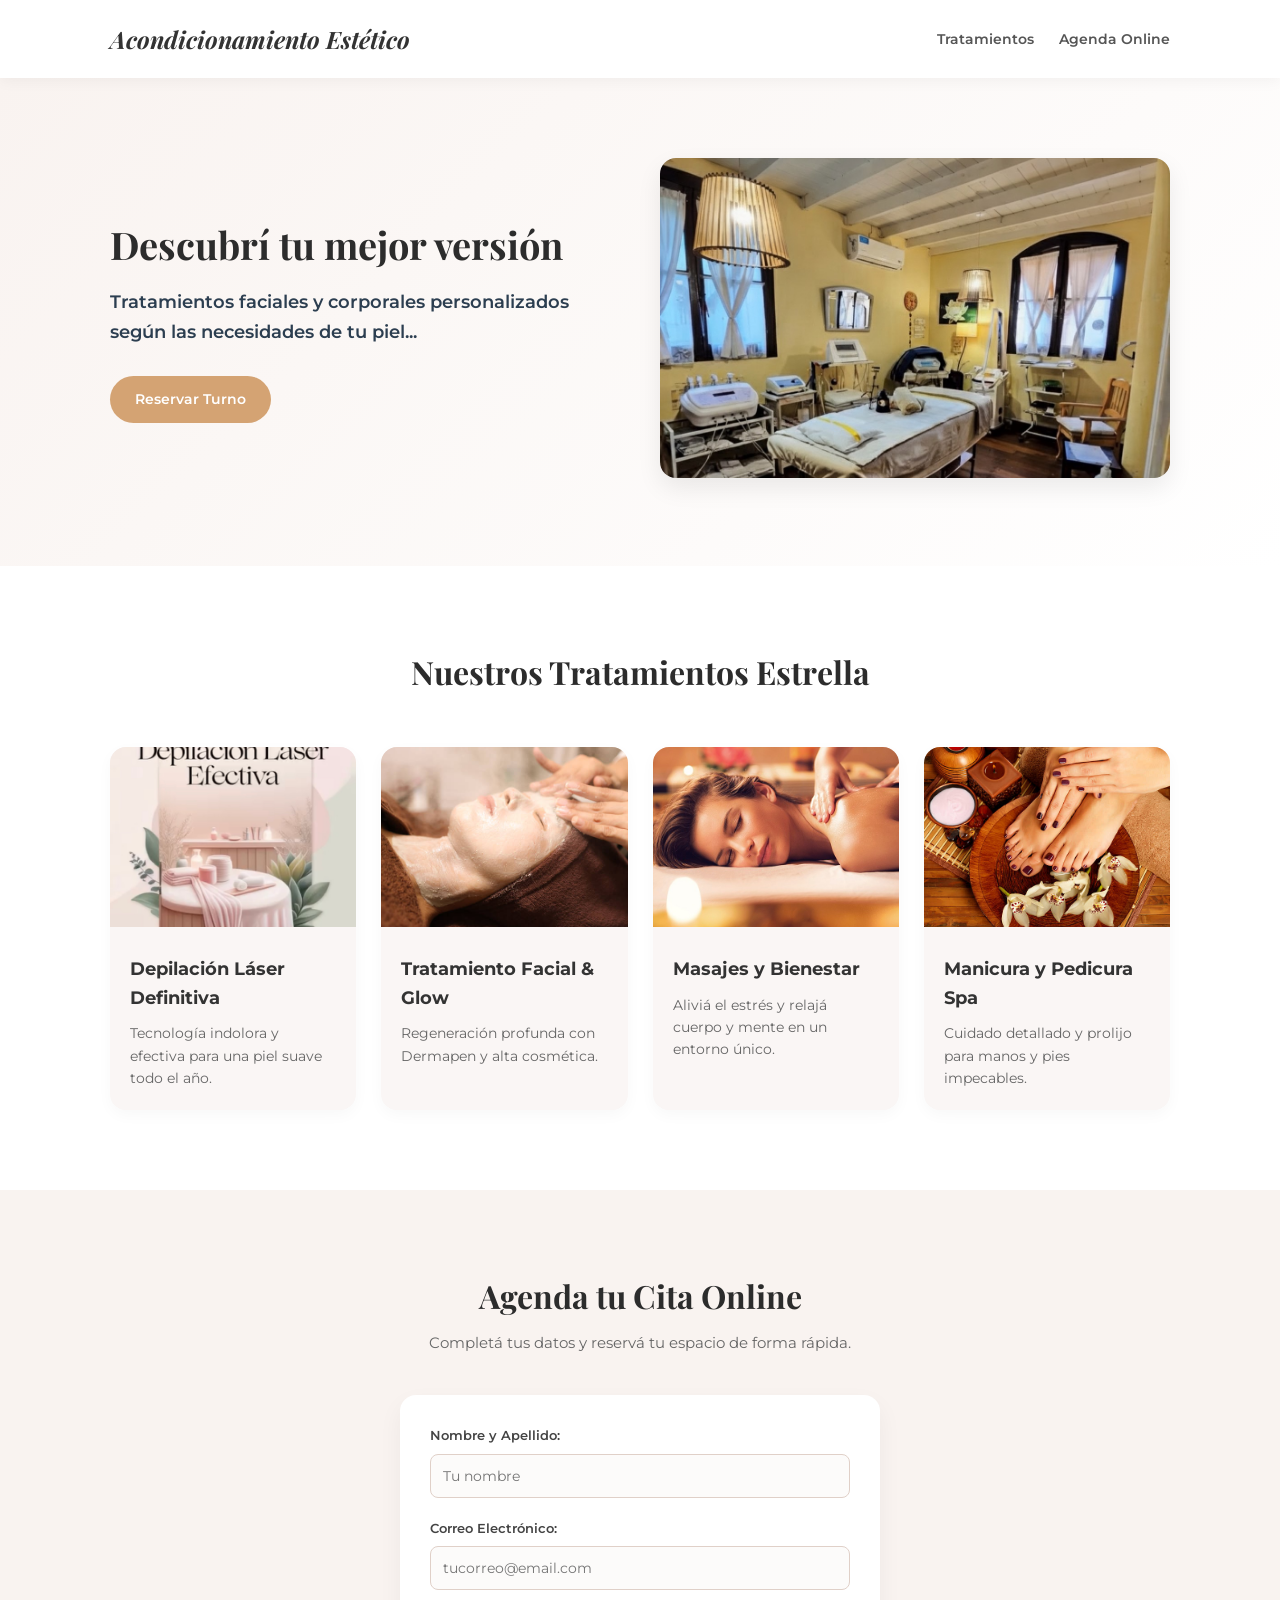
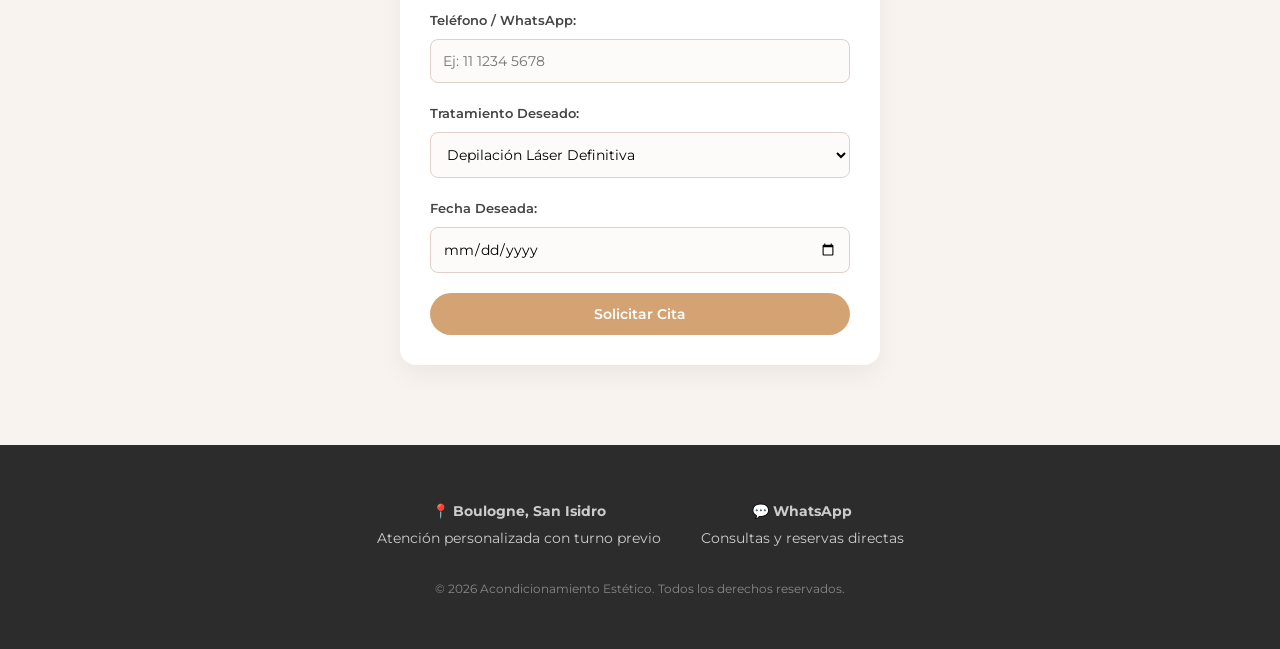
==== index.html @ 322a7e4d "Cambio texto portada" ====
<!DOCTYPE html>
<html lang="es">
<head>
    <meta charset="UTF-8">
    <meta name="viewport" content="width=device-width, initial-scale=1.0">
    <title>Tu Centro de Estética</title>
    <!-- FUENTES ELEGANTES -->
    <link rel="preconnect" href="https://fonts.googleapis.com">
    <link rel="preconnect" href="https://fonts.gstatic.com" crossorigin>
    <link href="https://fonts.googleapis.com/css2?family=Montserrat:wght@300;400;600&family=Playfair+Display:ital,wght@1,500;1,600&display=swap" rel="stylesheet">
    
    <style>
        * {
            margin: 0;
            padding: 0;
            box-sizing: border-box;
            font-family: 'Montserrat', sans-serif;
        }

        body {
            background-color: #fdfbfb;
            color: #4a4a4a;
            line-height: 1.6;
        }

        .container {
            width: 100%;
            max-width: 1100px;
            margin: 0 auto;
            padding: 0 20px;
        }

        /* HEADER */
        header {
            background-color: #ffffff;
            padding: 20px 0;
            box-shadow: 0 2px 15px rgba(0,0,0,0.05);
            position: sticky;
            top: 0;
            z-index: 100;
        }

        header .container {
            display: flex;
            justify-content: space-between;
            align-items: center;
        }

        header h1 {
            font-family: 'Playfair Display', serif;
            font-style: italic;
            font-size: 24px;
            color: #333;
        }

        header nav ul {
            list-style: none;
            display: flex;
            gap: 25px;
        }

        header nav ul li a {
            text-decoration: none;
            color: #555;
            font-weight: 600;
            font-size: 14px;
            transition: color 0.3s;
        }

        header nav ul li a:hover {
            color: #d4a373;
        }

        /* HERO SECTION */
        .hero {
            padding: 80px 0;
            background: linear-gradient(135deg, #f9f3f0 0%, #fff 100%);
        }

        .hero .container {
            display: grid;
            grid-template-columns: 1fr 1fr;
            gap: 40px;
            align-items: center;
        }

        .hero-content h2 {
            font-family: 'Playfair Display', serif;
            font-size: 38px;
            color: #2c2c2c;
            margin-bottom: 20px;
            line-height: 1.2;
        }

        .hero-content p {
            font-size: 16px;
            color: #666;
            margin-bottom: 30px;
        }

        .hero-image img {
            width: 100%;
            height: 320px;
            object-fit: cover;
            border-radius: 16px;
            box-shadow: 0 10px 25px rgba(0,0,0,0.08);
        }

        /* TRATAMIENTOS SECTION */
        .tratamientos {
            padding: 80px 0;
            background-color: #fff;
        }

        .tratamientos h2 {
            font-family: 'Playfair Display', serif;
            font-size: 32px;
            color: #2c2c2c;
            text-align: center;
            margin-bottom: 50px;
        }

        .tratamientos-grid {
            display: grid;
            grid-template-columns: repeat(auto-fit, minmax(240px, 1fr));
            gap: 25px;
        }

        .tratamiento-card {
            background-color: #faf6f5;
            border-radius: 16px;
            overflow: hidden;
            box-shadow: 0 5px 15px rgba(0,0,0,0.03);
            transition: transform 0.3s ease;
        }

        .tratamiento-card:hover {
            transform: translateY(-5px);
        }

        .tratamiento-card img {
            width: 100%;
            height: 180px;
            object-fit: cover;
        }

        .tratamiento-card h3 {
            padding: 20px 20px 10px;
            font-size: 18px;
            color: #333;
        }

        .tratamiento-card p {
            padding: 0 20px 20px;
            font-size: 14px;
            color: #666;
        }

        /* AGENDA SECTION */
        .agenda {
            background-color: #f9f3f0;
            padding: 80px 0;
            text-align: center;
        }

        .agenda h2 {
            font-family: 'Playfair Display', serif;
            font-size: 32px;
            color: #2c2c2c;
            margin-bottom: 10px;
        }

        .agenda p {
            font-size: 15px;
            color: #666;
            margin-bottom: 40px;
        }

        .agenda-form {
            max-width: 480px;
            margin: 0 auto;
            padding: 30px;
            background-color: #fff;
            border-radius: 16px;
            box-shadow: 0 10px 25px rgba(0,0,0,0.05);
            display: grid;
            gap: 20px;
            text-align: left;
        }

        .form-group {
            display: flex;
            flex-direction: column;
        }

        .form-group label {
            margin-bottom: 8px;
            font-weight: 600;
            font-size: 13px;
            color: #444;
        }

        .form-group input,
        .form-group select {
            padding: 12px;
            border: 1px solid #e0d0c8;
            border-radius: 8px;
            font-size: 14px;
            background-color: #fcfbfa;
        }

        /* BOTONES */
        .button {
            display: inline-block;
            background-color: #d4a373;
            color: #fff;
            padding: 12px 25px;
            text-decoration: none;
            border-radius: 30px;
            font-weight: 600;
            font-size: 14px;
            border: none;
            cursor: pointer;
            transition: background-color 0.3s;
            text-align: center;
        }

        .button:hover {
            background-color: #bc8a5f;
        }

        /* CONTACTO & FOOTER */
        footer {
            background-color: #2c2c2c;
            color: white;
            text-align: center;
            padding: 50px 0;
        }

        .footer-content {
            display: flex;
            justify-content: center;
            gap: 40px;
            flex-wrap: wrap;
            margin-bottom: 20px;
        }

        .footer-item p {
            font-size: 14px;
            color: #ccc;
            margin-top: 5px;
        }

        @media (max-width: 768px) {
            .hero .container {
                grid-template-columns: 1fr;
                text-align: center;
            }
            header nav {
                display: none;
            }
        }
    </style>
</head>
<body>

    <!-- HEADER -->
    <header>
        <div class="container">
            <h1>Acondicionamiento Estético</h1>
            <nav>
                <ul>
                    <li><a href="#tratamientos">Tratamientos</a></li>
                    <li><a href="#agenda">Agenda Online</a></li>
                </ul>
            </nav>
        </div>
    </header>

    <!-- HERO SECTION -->
    <section id="hero" class="hero">
        <div class="container">
            <div class="hero-content">
                <h2>Descubrí tu mejor versión</h2>
                <p style="font-size: 1.15rem; font-weight: 600; color: #2c3e50; line-height: 1.6;">Tratamientos faciales y corporales personalizados según las necesidades de tu piel...</p>
                <a href="#agenda" class="button">Reservar Turno</a>
            </div>
            <div class="hero-image">
                <img src="gabinete.jpg" alt="Gabinete Estético">
            </div>
        </div>
    </section>

    <!-- TRATAMIENTOS SECTION -->
    <section id="tratamientos" class="tratamientos">
        <div class="container">
            <h2>Nuestros Tratamientos Estrella</h2>
            <div class="tratamientos-grid">
                <div class="tratamiento-card">
                    <img src="depilacion.jpg" alt="Depilación Láser">
                    <h3>Depilación Láser Definitiva</h3>
                    <p>Tecnología indolora y efectiva para una piel suave todo el año.</p>
                </div>
                <div class="tratamiento-card">
                    <img src="tto facial exfolacion.jpg" alt="Tratamiento Facial">
                    <h3>Tratamiento Facial & Glow</h3>
                    <p>Regeneración profunda con Dermapen y alta cosmética.</p>
                </div>
                <div class="tratamiento-card">
                    <img src="masaje-relajante-1.jpg" alt="Masaje Corporal">
                    <h3>Masajes y Bienestar</h3>
                    <p>Aliviá el estrés y relajá cuerpo y mente en un entorno único.</p>
                </div>
                <div class="tratamiento-card">
                    <img src="manicuria y pedicuria.jpg" alt="Manicura Spa">
                    <h3>Manicura y Pedicura Spa</h3>
                    <p>Cuidado detallado y prolijo para manos y pies impecables.</p>
                </div>
            </div>
        </div>
    </section>

    <!-- AGENDA SECTION -->
    <section id="agenda" class="agenda">
        <div class="container">
            <h2>Agenda tu Cita Online</h2>
            <p>Completá tus datos y reservá tu espacio de forma rápida.</p>
            <form class="agenda-form">
                <div class="form-group">
                    <label for="nombre">Nombre y Apellido:</label>
                    <input type="text" id="nombre" name="nombre" required placeholder="Tu nombre">
                </div>
                <div class="form-group">
                    <label for="email">Correo Electrónico:</label>
                    <input type="email" id="email" name="email" required placeholder="tucorreo@email.com">
                </div>
                <div class="form-group">
                    <label for="telefono">Teléfono / WhatsApp:</label>
                    <input type="tel" id="telefono" name="telefono" placeholder="Ej: 11 1234 5678">
                </div>
                <div class="form-group">
                    <label for="tratamiento">Tratamiento Deseado:</label>
                    <select id="tratamiento" name="tratamiento">
                        <option value="laser">Depilación Láser Definitiva</option>
                        <option value="facial">Tratamiento Facial & Glow</option>
                        <option value="masaje">Masajes y Bienestar</option>
                        <option value="manicura">Manicura y Pedicura Spa</option>
                    </select>
                </div>
                <div class="form-group">
                    <label for="fecha">Fecha Deseada:</label>
                    <input type="date" id="fecha" name="fecha">
                </div>
                <button type="submit" class="button">Solicitar Cita</button>
            </form>
        </div>
    </section>

    <!-- FOOTER / CONTACTO -->
    <footer>
        <div class="container">
            <div class="footer-content">
                <div class="footer-item">
                    <p><b>📍 Boulogne, San Isidro</b></p>
                    <p>Atención personalizada con turno previo</p>
                </div>
                <div class="footer-item">
                    <p><b>💬 WhatsApp</b></p>
                    <p>Consultas y reservas directas</p>
                </div>
            </div>
            <p style="font-size: 12px; color: #888; margin-top: 30px;">© 2026 Acondicionamiento Estético. Todos los derechos reservados.</p>
        </div>
    </footer>

</body>
</html>
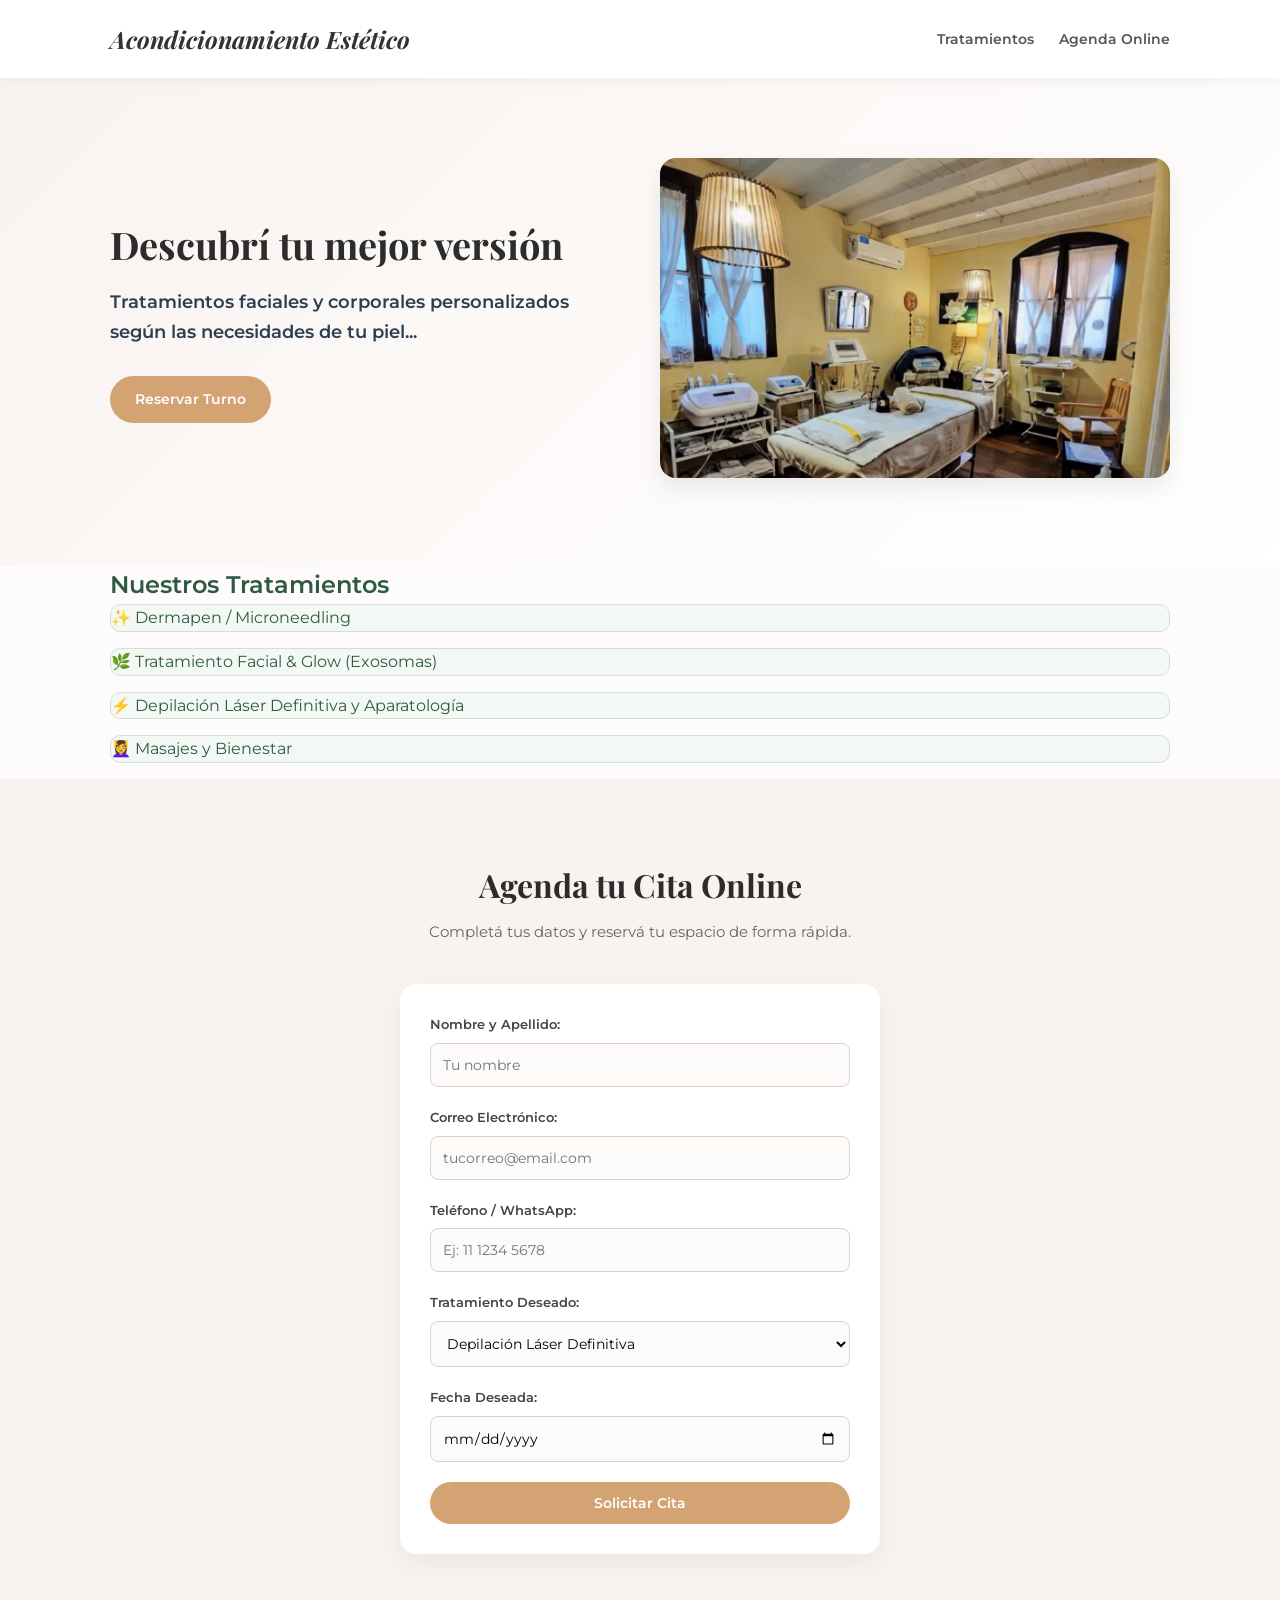
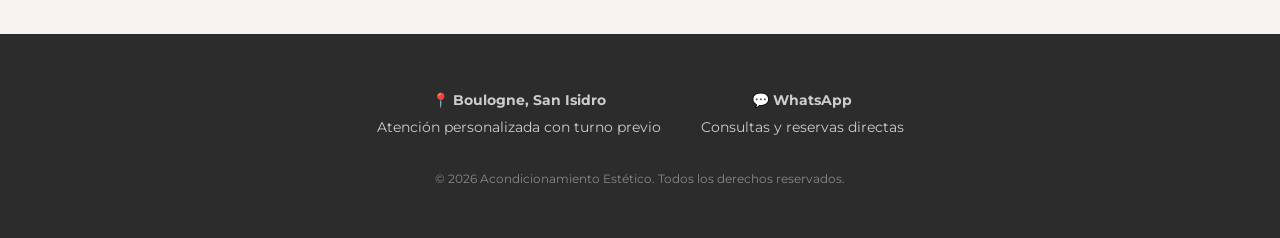
==== commit a3dabab6: "Desplegables tratamientos" ====
--- a/index.html
+++ b/index.html
@@ -260,6 +260,18 @@
                 display: none;
             }
         }
+    .style-desplegable {
+  background-color: #f4f8f5;
+  border: 1px solid #d0e1d4;
+  border-radius: 10px;
+  transition: all 0.3s ease;
+  margin-bottom: 1rem;
+}
+
+.style-desplegable[open] {
+  background-color: #ffffff;
+  box-shadow: 0 4px 12px rgba(0,0,0,0.08);
+}    
     </style>
 </head>
 <body>
@@ -292,33 +304,88 @@
     </section>
 
     <!-- TRATAMIENTOS SECTION -->
-    <section id="tratamientos" class="tratamientos">
-        <div class="container">
-            <h2>Nuestros Tratamientos Estrella</h2>
-            <div class="tratamientos-grid">
-                <div class="tratamiento-card">
-                    <img src="depilacion.jpg" alt="Depilación Láser">
-                    <h3>Depilación Láser Definitiva</h3>
-                    <p>Tecnología indolora y efectiva para una piel suave todo el año.</p>
-                </div>
-                <div class="tratamiento-card">
-                    <img src="tto facial exfolacion.jpg" alt="Tratamiento Facial">
-                    <h3>Tratamiento Facial & Glow</h3>
-                    <p>Regeneración profunda con Dermapen y alta cosmética.</p>
-                </div>
-                <div class="tratamiento-card">
-                    <img src="masaje-relajante-1.jpg" alt="Masaje Corporal">
-                    <h3>Masajes y Bienestar</h3>
-                    <p>Aliviá el estrés y relajá cuerpo y mente en un entorno único.</p>
-                </div>
-                <div class="tratamiento-card">
-                    <img src="manicuria y pedicuria.jpg" alt="Manicura Spa">
-                    <h3>Manicura y Pedicura Spa</h3>
-                    <p>Cuidado detallado y prolijo para manos y pies impecables.</p>
-                </div>
-            </div>
-        </div>
-    </section>
+  <section id="tratamientos" class="container my-5">
+  <h2 class="text-center mb-4" style="color: #2e5a44; font-weight: 600;">Nuestros Tratamientos</h2>
+
+  <!-- TRATAMIENTO 1: DERMAPEN -->
+  <details class="mb-3 p-3 style-desplegable">
+    <summary class="h5 font-weight-bold" style="cursor: pointer; color: #2e5a44; list-style: none;">
+      ✨ Dermapen / Microneedling
+    </summary>
+    <div class="row mt-3 align-items-center">
+      <div class="col-md-7">
+        <p>Tratamiento de inducción de colágeno que mejora la textura de la piel, atenúa marcas y aporta firmeza.</p>
+        <ul>
+          <li>Estimula la producción natural de colágeno.</li>
+          <li>Atenúa cicatrices de acné y líneas de expresión.</li>
+          <li>Mejora el aspecto de los poros dilatados.</li>
+        </ul>
+      </div>
+      <div class="col-md-5 text-center">
+        <img src="tto facial exfoliacion.jpg" alt="Dermapen" class="img-fluid rounded shadow-sm" style="max-height: 200px;">
+      </div>
+    </div>
+  </details>
+
+  <!-- TRATAMIENTO 2: EXOSOMAS / FACIAL GLOW -->
+  <details class="mb-3 p-3 style-desplegable">
+    <summary class="h5 font-weight-bold" style="cursor: pointer; color: #2e5a44; list-style: none;">
+      🌿 Tratamiento Facial & Glow (Exosomas)
+    </summary>
+    <div class="row mt-3 align-items-center">
+      <div class="col-md-7">
+        <p>Biotecnología avanzada de regeneración celular profunda para restaurar la vitalidad y luminosidad del rostro.</p>
+        <ul>
+          <li>Potente efecto regenerador y antiedad.</li>
+          <li>Combate la flacidez y devuelve el brillo natural.</li>
+          <li>Apto y personalizado para cada tipo de piel.</li>
+        </ul>
+      </div>
+      <div class="col-md-5 text-center">
+        <img src="Mujer recibiendo tra...jpg" alt="Facial Glow" class="img-fluid rounded shadow-sm" style="max-height: 200px;">
+      </div>
+    </div>
+  </details>
+
+  <!-- TRATAMIENTO 3: DEPILACIÓN DEFINITIVA -->
+  <details class="mb-3 p-3 style-desplegable">
+    <summary class="h5 font-weight-bold" style="cursor: pointer; color: #2e5a44; list-style: none;">
+      ⚡ Depilación Láser Definitiva y Aparatología
+    </summary>
+    <div class="row mt-3 align-items-center">
+      <div class="col-md-7">
+        <p>Tecnología de última generación para la eliminación progresiva del vello y cuidado corporal.</p>
+        <ul>
+          <li>Sesiones rápidas, seguras e indoloras.</li>
+          <li>Sistema de enfriamiento para máximo confort.</li>
+          <li>Resultados visibles desde las primeras aplicaciones.</li>
+        </ul>
+      </div>
+      <div class="col-md-5 text-center">
+        <img src="Depilacion definitiva...jpg" alt="Depilación Láser" class="img-fluid rounded shadow-sm" style="max-height: 200px;">
+      </div>
+    </div>
+  </details>
+
+  <!-- TRATAMIENTO 4: MASAJES Y BIENESTAR -->
+  <details class="mb-3 p-3 style-desplegable">
+    <summary class="h5 font-weight-bold" style="cursor: pointer; color: #2e5a44; list-style: none;">
+      💆‍♀️ Masajes y Bienestar
+    </summary>
+    <div class="row mt-3 align-items-center">
+      <div class="col-md-7">
+        <p>Técnicas descontracturantes y relajantes diseñadas para aliviar el estrés diario y tonificar.</p>
+        <ul>
+          <li>Alivia tensiones musculares.</li>
+          <li>Mejora la circulación y la relajación corporal.</li>
+        </ul>
+      </div>
+      <div class="col-md-5 text-center">
+        <img src="masaje-relajante-1.jpg" alt="Masajes" class="img-fluid rounded shadow-sm" style="max-height: 200px;">
+      </div>
+    </div>
+  </details>
+</section>
 
     <!-- AGENDA SECTION -->
     <section id="agenda" class="agenda">
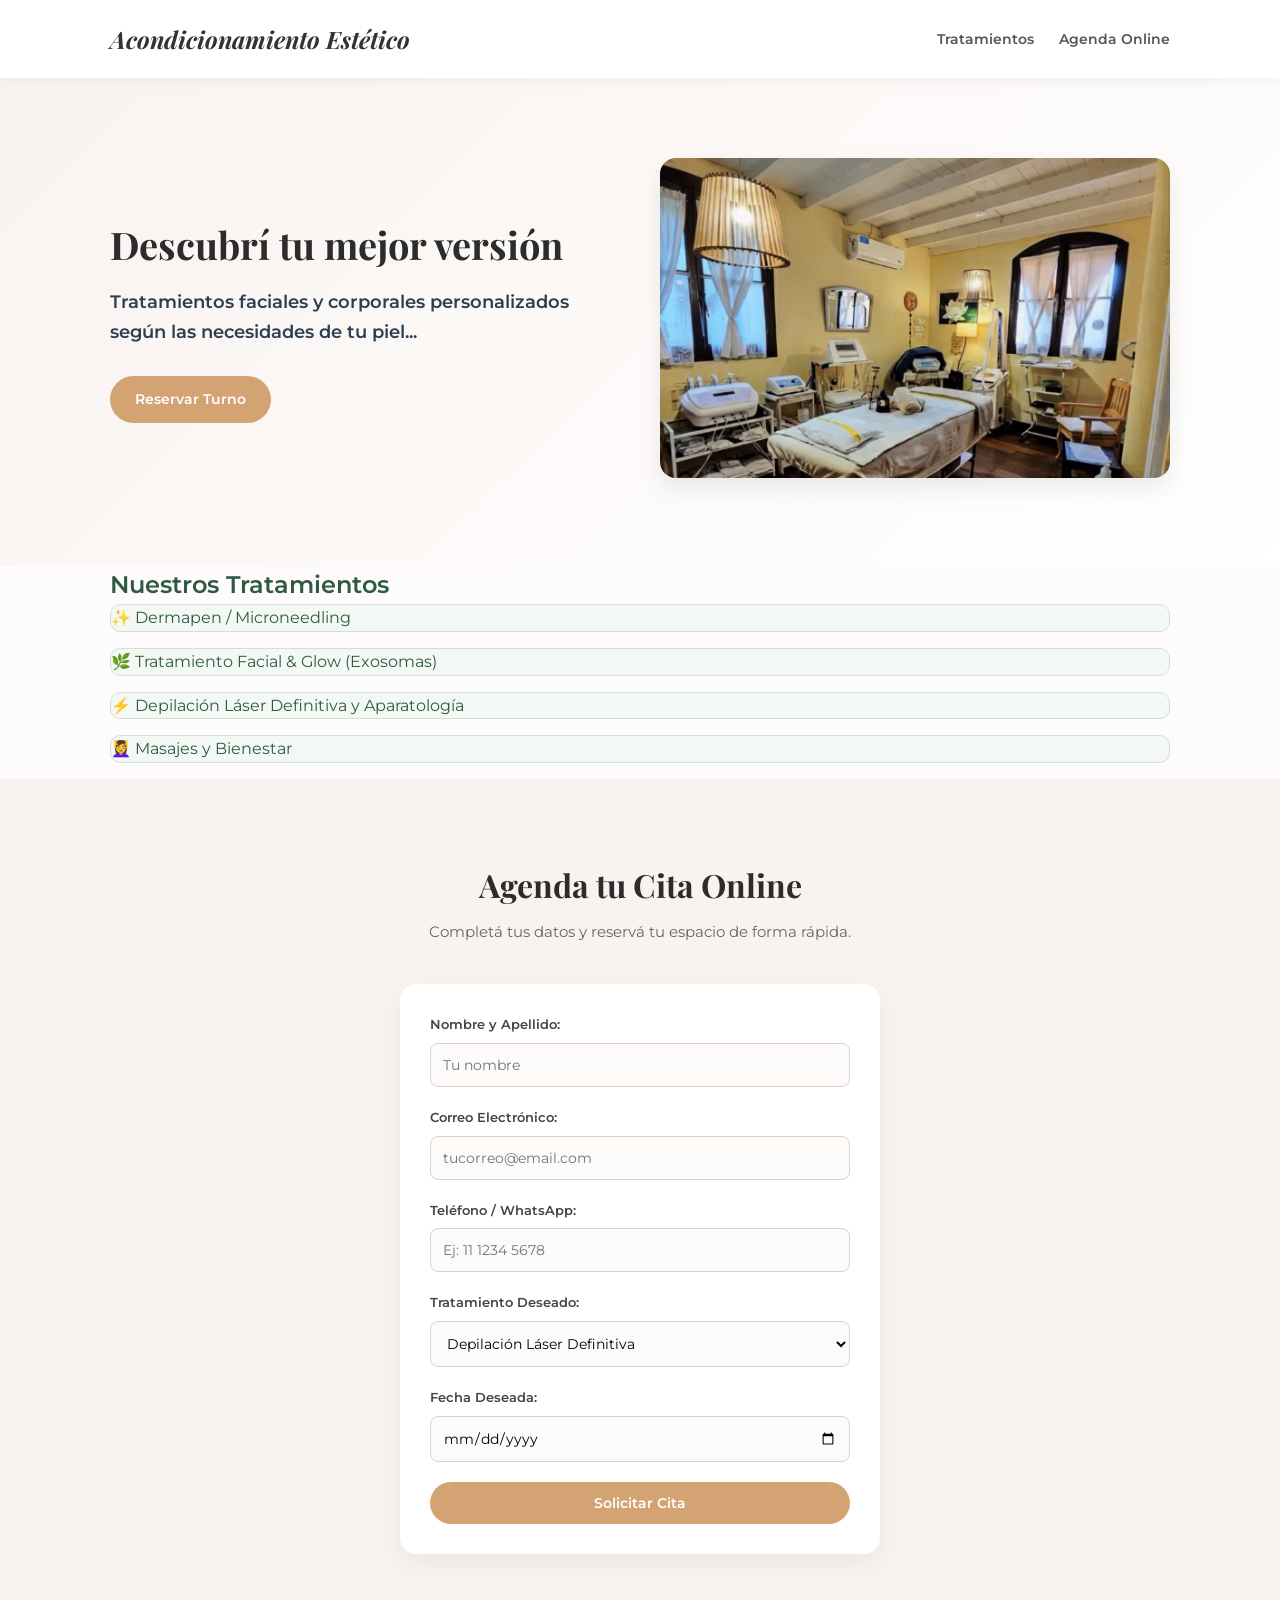
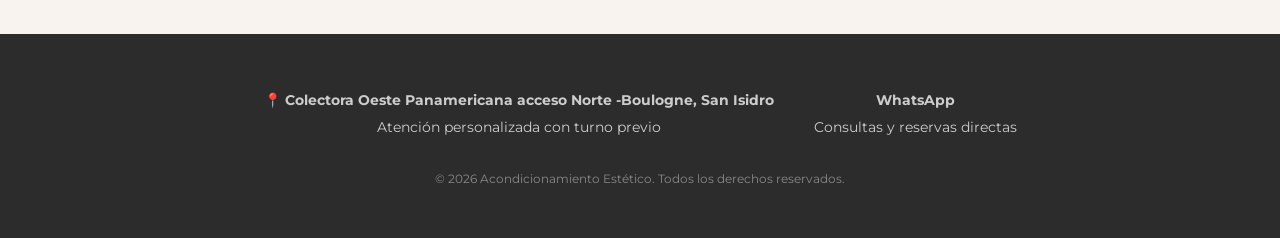
==== commit e519dc27: "Actualizo direccion Colectora Oeste" ====
--- a/index.html
+++ b/index.html
@@ -322,7 +322,7 @@
         </ul>
       </div>
       <div class="col-md-5 text-center">
-        <img src="tto facial exfoliacion.jpg" alt="Dermapen" class="img-fluid rounded shadow-sm" style="max-height: 200px;">
+        <img src="dermapen.jpg" alt="Dermapen" class="img-fluid rounded shadow-sm" style="max-height: 200px;">
       </div>
     </div>
   </details>
@@ -342,7 +342,7 @@
         </ul>
       </div>
       <div class="col-md-5 text-center">
-        <img src="Mujer recibiendo tra...jpg" alt="Facial Glow" class="img-fluid rounded shadow-sm" style="max-height: 200px;">
+        <img src="glow.jpg" alt="Facial Glow" class="img-fluid rounded shadow-sm" style="max-height: 200px;">
       </div>
     </div>
   </details>
@@ -362,7 +362,7 @@
         </ul>
       </div>
       <div class="col-md-5 text-center">
-        <img src="Depilacion definitiva...jpg" alt="Depilación Láser" class="img-fluid rounded shadow-sm" style="max-height: 200px;">
+        <img src="depilacion.jpg" alt="Depilación Láser" class="img-fluid rounded shadow-sm" style="max-height: 200px;">
       </div>
     </div>
   </details>
@@ -428,11 +428,11 @@
         <div class="container">
             <div class="footer-content">
                 <div class="footer-item">
-                    <p><b>📍 Boulogne, San Isidro</b></p>
+                    <p><b>📍 Colectora Oeste Panamericana acceso Norte -Boulogne, San Isidro</b></p>
                     <p>Atención personalizada con turno previo</p>
                 </div>
                 <div class="footer-item">
-                    <p><b>💬 WhatsApp</b></p>
+                    <p><b><i class="fab fa-whatsapp"></i> WhatsApp</b></p>
                     <p>Consultas y reservas directas</p>
                 </div>
             </div>
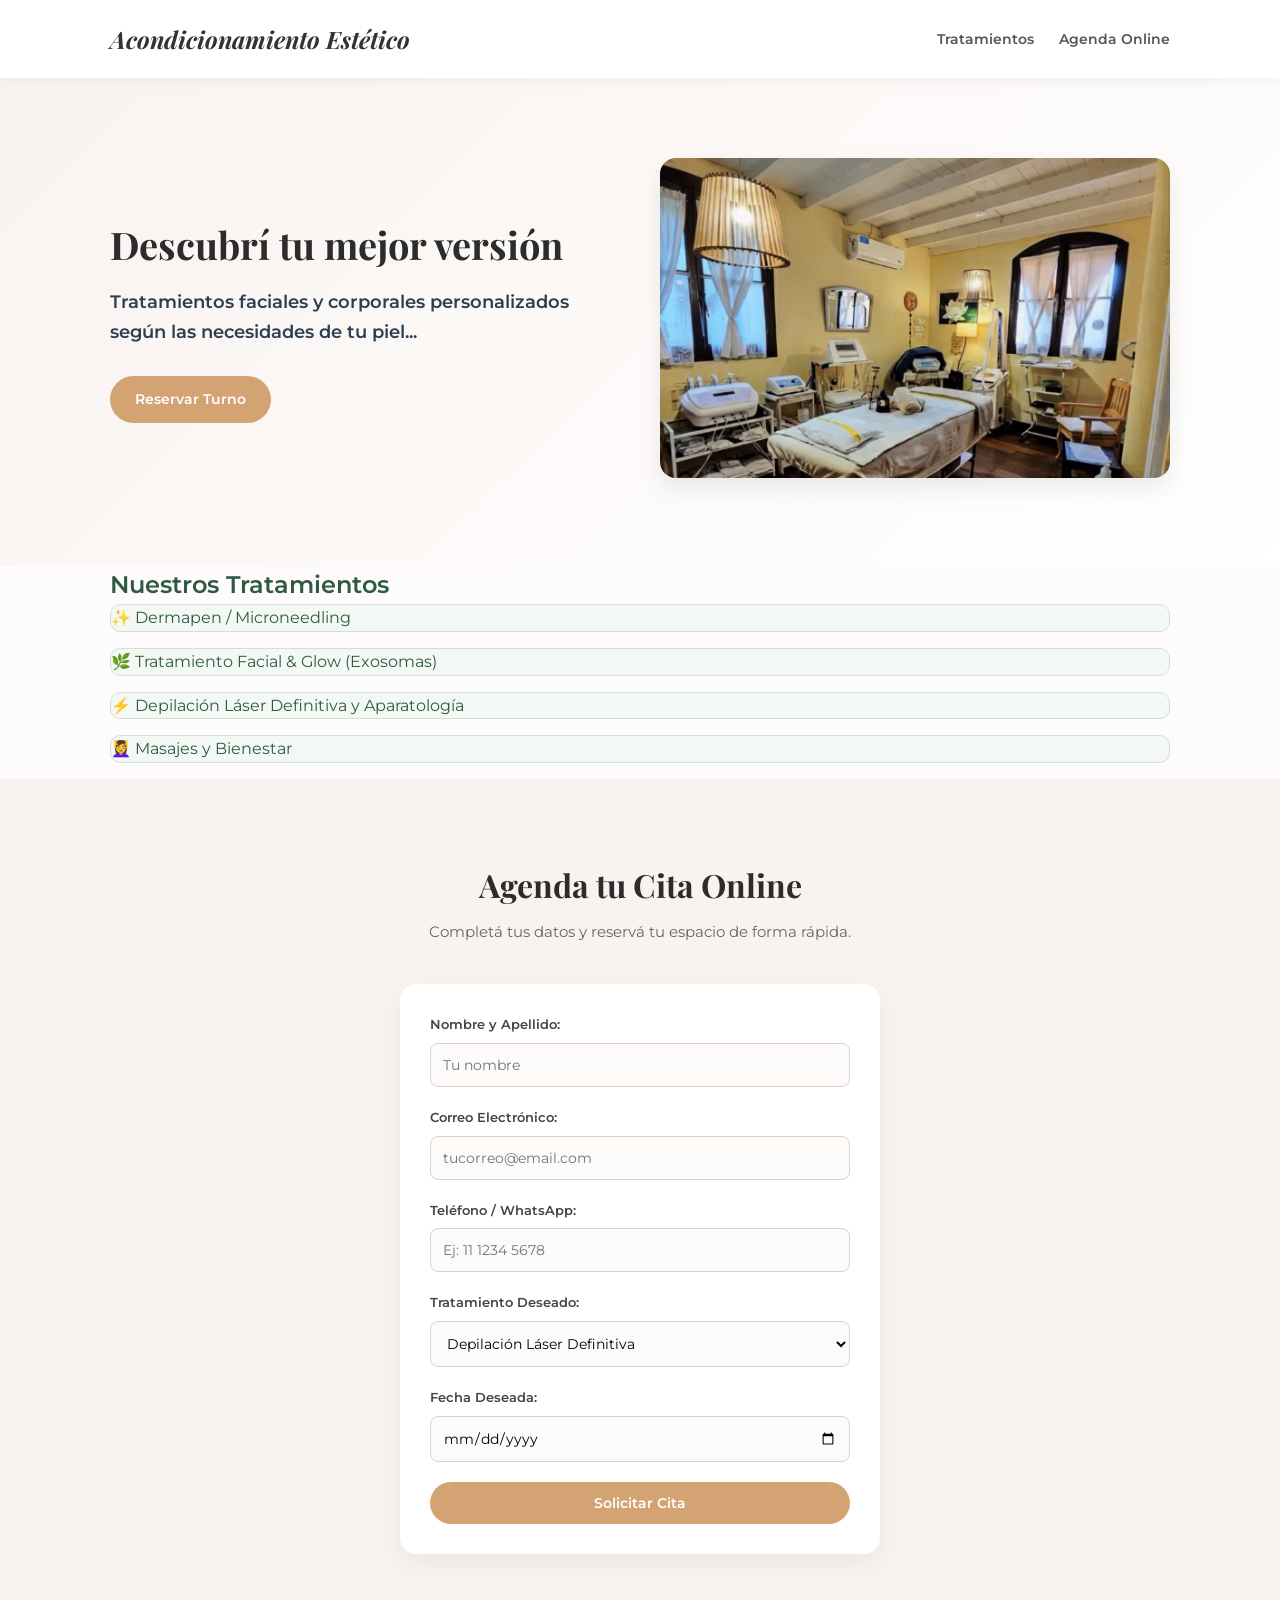
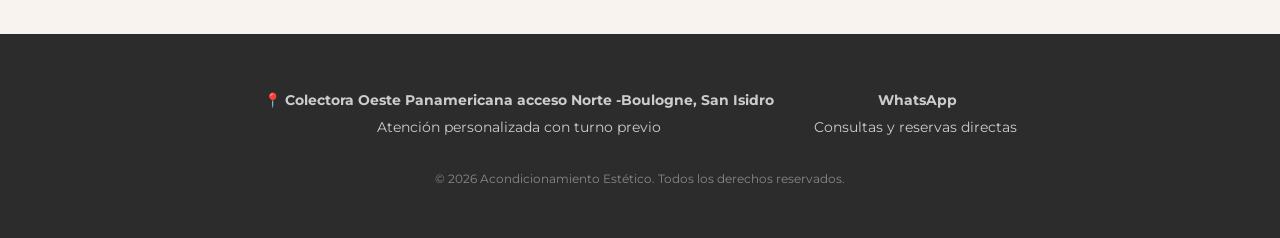
==== commit 21075e1b: "Cambio icono a WhatsApp y direccion Colectora Oeste" ====
--- a/index.html
+++ b/index.html
@@ -432,7 +432,7 @@
                     <p>Atención personalizada con turno previo</p>
                 </div>
                 <div class="footer-item">
-                    <p><b><i class="fab fa-whatsapp"></i> WhatsApp</b></p>
+                    <p><b><i class="fab fa-whatsapp" style="color: #25D366; margin-right: 5px;"></i> WhatsApp</b></p>
                     <p>Consultas y reservas directas</p>
                 </div>
             </div>
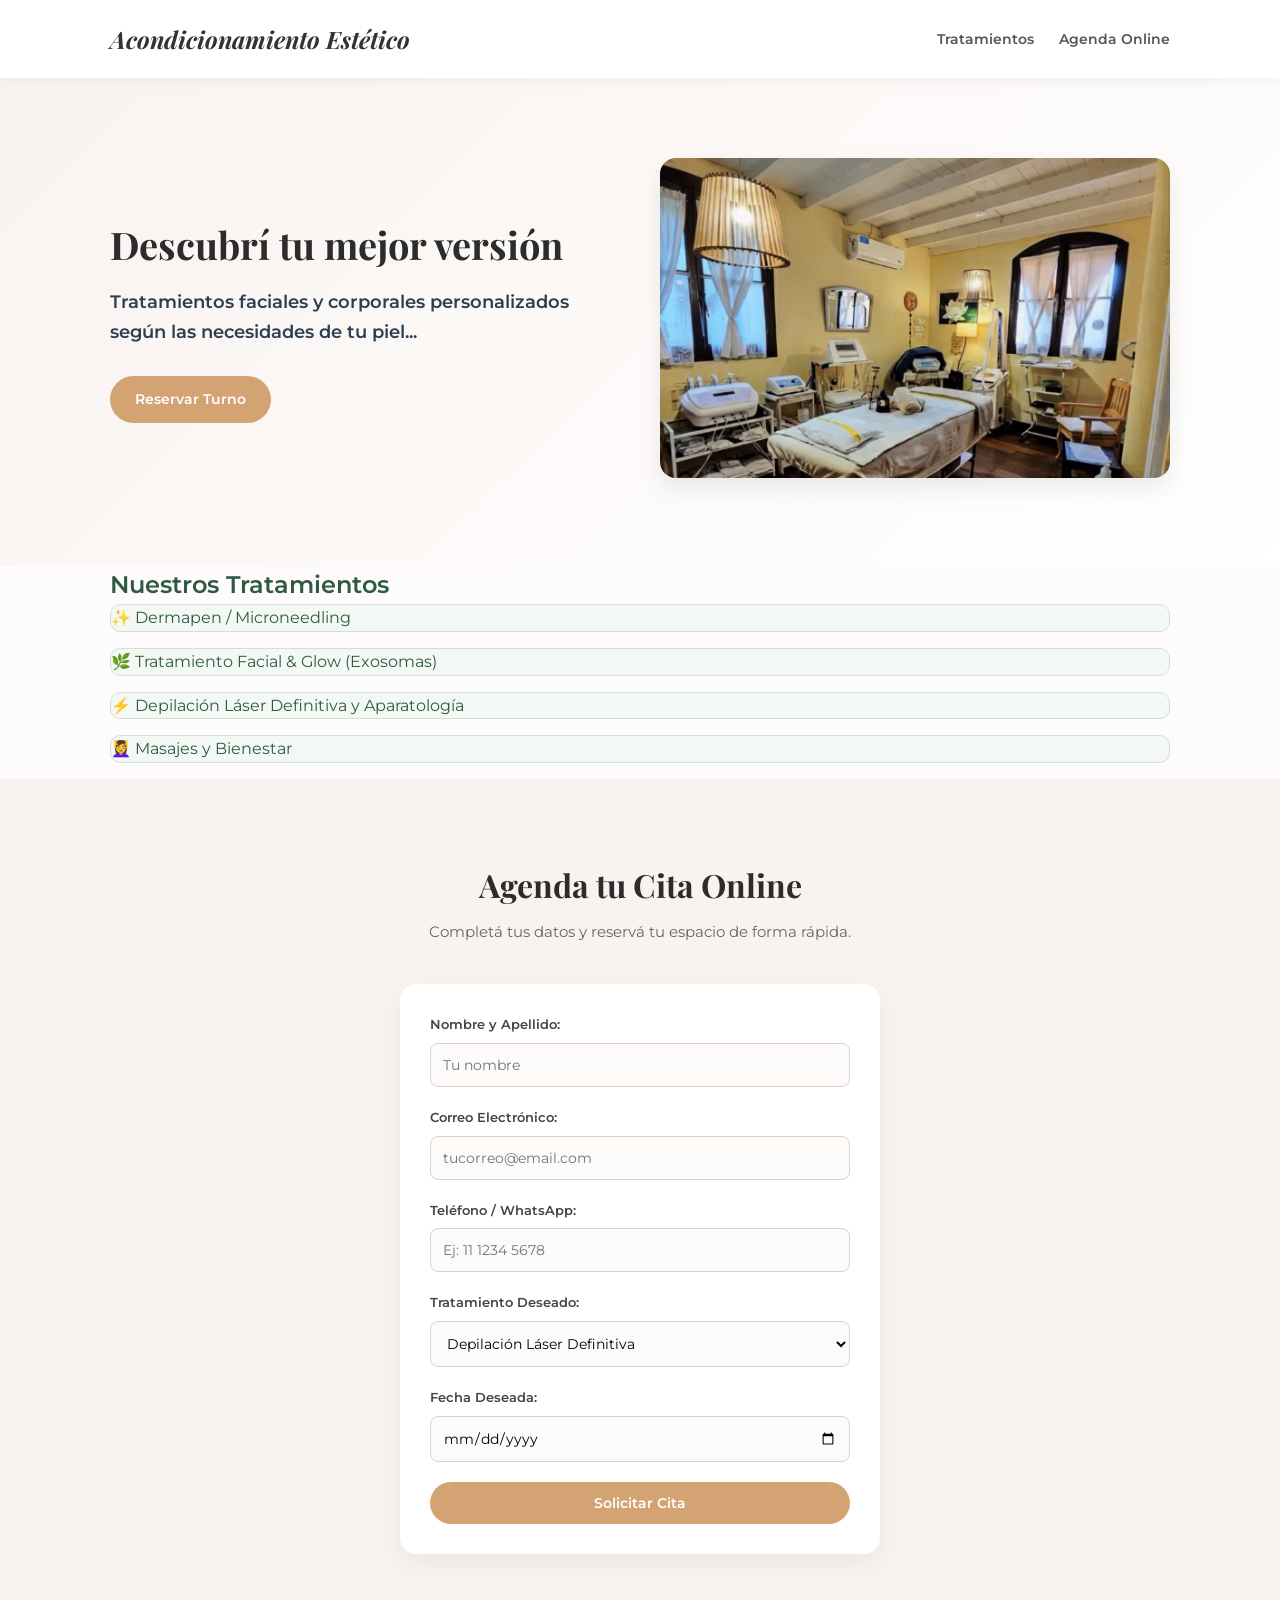
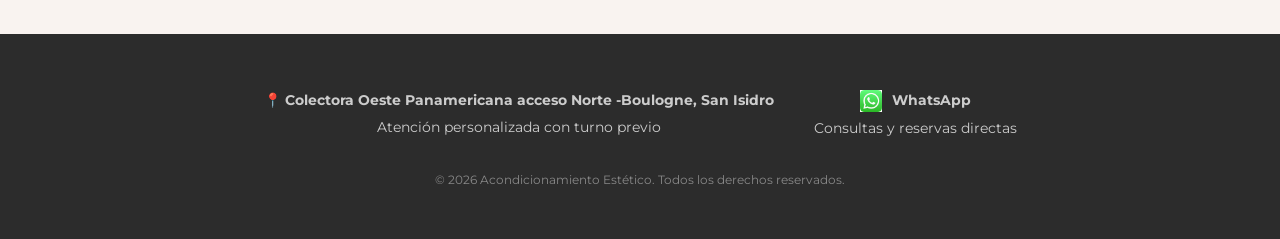
==== commit b59f2305: "cambio icono de whastapp" ====
--- a/index.html
+++ b/index.html
@@ -432,7 +432,7 @@
                     <p>Atención personalizada con turno previo</p>
                 </div>
                 <div class="footer-item">
-                    <p><b><i class="fab fa-whatsapp" style="color: #25D366; margin-right: 5px;"></i> WhatsApp</b></p>
+                    <p><b><img src="Nueva logo Whast.jpg" alt="WhatsApp" style="height: 22px; width: auto; vertical-align: middle; margin-right: 6px;"> WhatsApp</b></p>
                     <p>Consultas y reservas directas</p>
                 </div>
             </div>
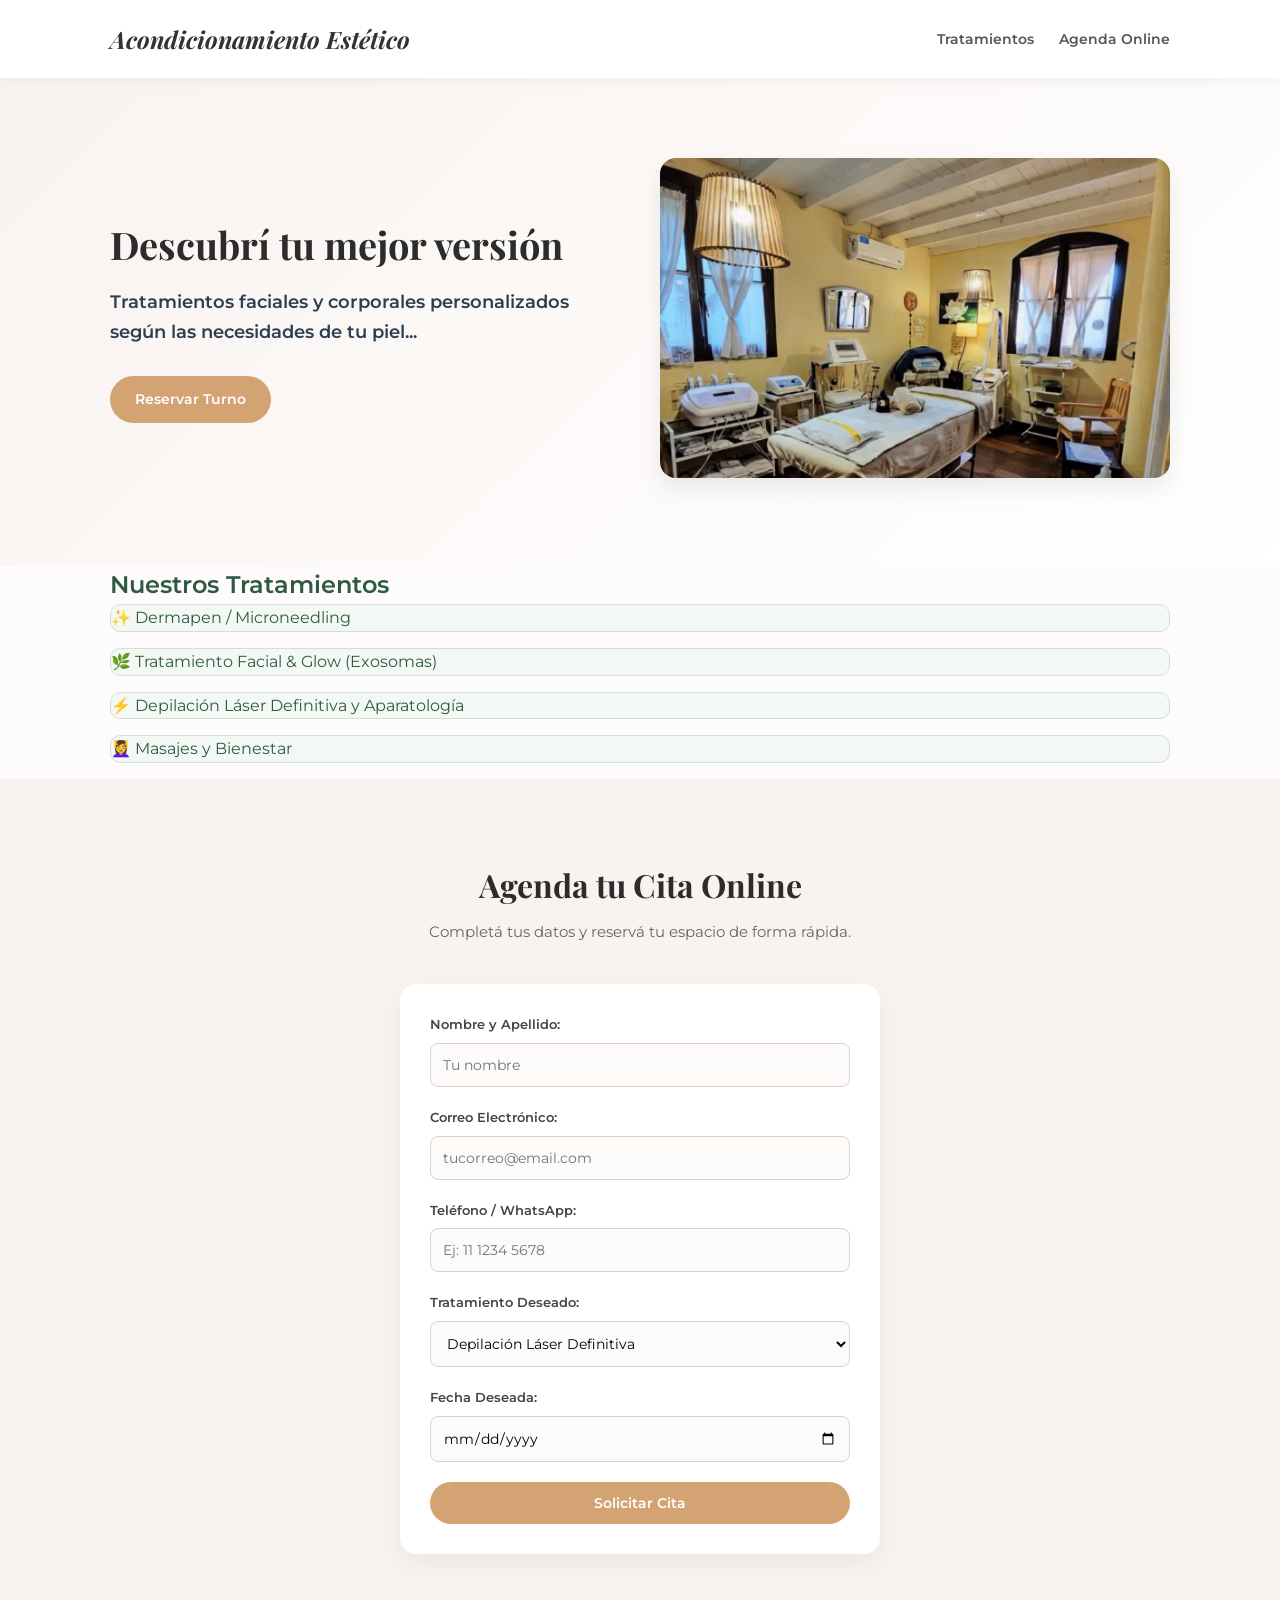
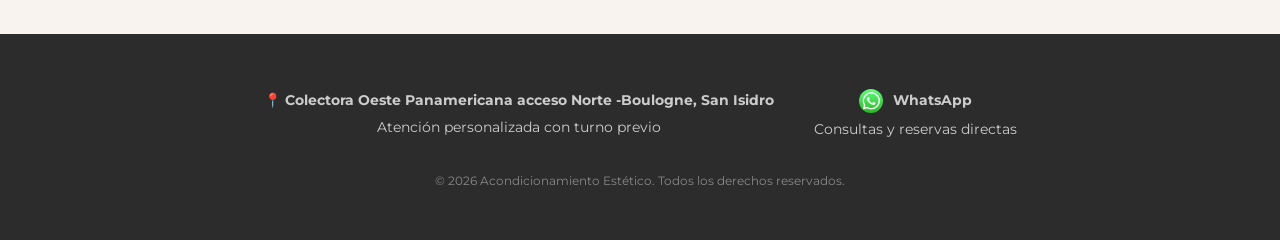
==== commit ce02b04f: "cambio icono whastapp" ====
--- a/index.html
+++ b/index.html
@@ -432,7 +432,7 @@
                     <p>Atención personalizada con turno previo</p>
                 </div>
                 <div class="footer-item">
-                    <p><b><img src="Nueva logo Whast.jpg" alt="WhatsApp" style="height: 22px; width: auto; vertical-align: middle; margin-right: 6px;"> WhatsApp</b></p>
+                   <p><b><img src="Nueva logo Whast.jpg" alt="WhatsApp" style="height: 24px; width: 24px; border-radius: 50%; object-fit: cover; vertical-align: middle; margin-right: 6px;"> WhatsApp</b></p>
                     <p>Consultas y reservas directas</p>
                 </div>
             </div>
